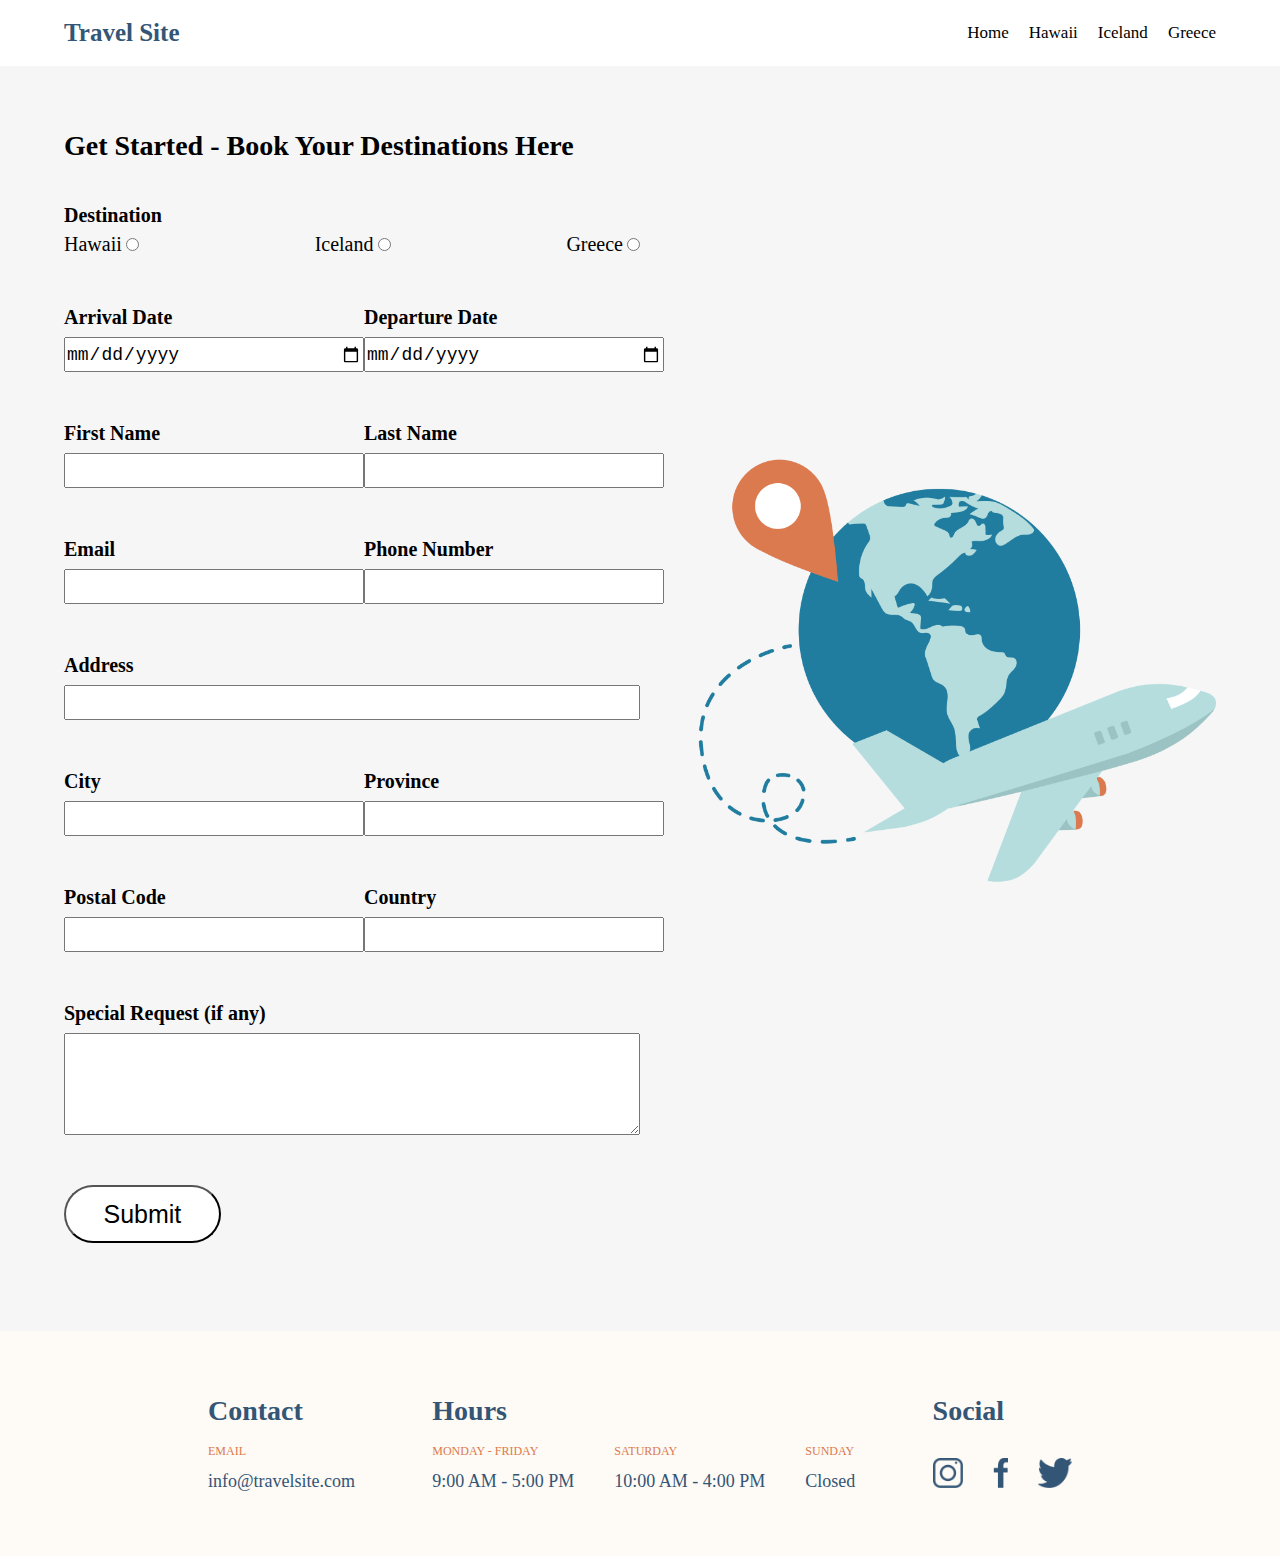
==== pages/get-started.html @ 41738f92 "Add optional 'diving deeper' sections" ====
<!DOCTYPE html>
<html lang="en">
<head>
    <meta charset="UTF-8">
    <meta name="viewport" content="width=device-width, initial-scale=1.0">
    <title>Travel Site - Get Started</title>
    <link rel="stylesheet" href="../css/global.css">
    <link rel="stylesheet" href="../css/get-started.css">
</head>
<body>
    <header class="header">
        <div class="header__container">
            <div class="header__title-wrapper">
                <h2 class="header__title"><a class="header__title-link" href="../index.html">Travel Site</a></h2>
            </div>
            <nav class="header__nav">
                <ul class="list list--header">
                    <li class="list__item list__item--header"><a class="list__link list__link--header" href="../index.html">Home</a></li>
                    <li class="list__item list__item--header"><a class="list__link list__link--header" href="../pages/hawaii.html">Hawaii</a></li>
                    <li class="list__item list__item--header"><a class="list__link list__link--header" href="../pages/iceland.html">Iceland</a></li>
                    <li class="list__item list__item--header"><a class="list__link list__link--header" href="../pages/greece.html">Greece</a></li>
                </ul>
            </nav>
        </div>
    </header>
    <form class="form">
        <div class="form__container">
            <div class="form__text-container">
                <h1 class="form__heading">Get Started - Book Your Destinations Here</h1>
                <p class="form__label">Destination</p>
                <div class="form__label-radio-group-wrapper">
                    <div class="form__label-radio-wrapper">
                        <label class="form__label form__label--option" for="hawaii">Hawaii</label>
                        <input class="form__radio" type="radio" name="destination" id="hawaii" value="hawaii" required>
                    </div>
                    <div class="form__label-radio-wrapper">
                        <label class="form__label form__label--option" for="iceland">Iceland</label>
                        <input class="form__radio" type="radio" name="destination" id="iceland" value="iceland">
                    </div>
                    <div class="form__label-radio-wrapper">
                        <label class="form__label form__label--option" for="greece">Greece</label>
                        <input class="form__radio" type="radio" name="destination" id="greece" value="greece">
                    </div>
                </div>
                <div class="form__label-input-pair-wrapper">
                    <div class="form__label-input-wrapper">
                        <label class="form__label" for="arrival">Arrival Date</label>
                        <input class="form__input" type="date" name="arrival" id="arrival" required>
                    </div>
                    <div class="form__label-input-wrapper">
                        <label class="form__label" for="departure">Departure Date</label>
                        <input class="form__input" type="date" name="departure" id="departure" required>
                    </div>
                </div>
                <div class="form__label-input-pair-wrapper">
                    <div class="form__label-input-wrapper">
                        <label class="form__label" for="first-name">First Name</label>
                        <input class="form__input" type="text" name="first-name" id="first-name" required>
                    </div>
                    <div class="form__label-input-wrapper">
                        <label class="form__label" for="last-name">Last Name</label>
                        <input class="form__input" type="text" name="last-name" id="last-name" required>
                    </div>
                </div>
                <div class="form__label-input-pair-wrapper">
                    <div class="form__label-input-wrapper">
                        <label class="form__label" for="email">Email</label>
                        <input class="form__input" type="email" name="email" id="email" required>
                    </div>
                    <div class="form__label-input-wrapper">
                        <label class="form__label" for="phone-number">Phone Number</label>
                        <input class="form__input" type="tel" maxlength="10" name="phone-number" id="phone-number" required>
                    </div>
                </div>
                <div class="form__label-input-wrapper">
                    <label class="form__label" for="address">Address</label>
                    <input class="form__input form__input--wide-field" type="text" name="address" id="address" required>
                </div>
                <div class="form__label-input-pair-wrapper">
                    <div class="form__label-input-wrapper">
                        <label class="form__label" for="city">City</label>
                        <input class="form__input" type="text" name="city" id="city" required>
                    </div>
                    <div class="form__label-input-wrapper">
                        <label class="form__label" for="province">Province</label>
                        <input class="form__input" type="text" name="province" id="province" required>
                    </div>
                </div>
                <div class="form__label-input-pair-wrapper">
                    <div class="form__label-input-wrapper">
                        <label class="form__label" for="postal-code">Postal Code</label>
                        <input class="form__input" type="text" name="postal-code" id="postal-code" required>
                    </div>
                    <div class="form__label-input-wrapper">
                        <label class="form__label" for="country">Country</label>
                        <input class="form__input" type="text" name="country" id="country" required>
                    </div>
                </div>
                <div class="form__label-input-wrapper">
                    <label class="form__label" for="special">Special Request (if any)</label>
                    <textarea class="form__input form__input--wide-field" name="special" id="special" rows="5"></textarea>
                </div>
                <button class="form__submit" type="submit">Submit</button>
            </div>
            <div class="form__img-container">
                <img class="form__img" src="../assets/images/hero.png">
            </div>
        </div>
    </form>
    <footer class="footer">
        <div class="footer__container">
            <article class="footer__info-wrapper">
                <h2 class="footer__info-title">Contact</h2>
                <div class="footer__info-text-wrapper">
                    <p class="footer__info-sub-title">EMAIL</p>
                    <p class="footer__info-text">info@travelsite.com</p>
                </div>
            </article>
            <article class="footer__info-wrapper">
                <h2 class="footer__info-title">Hours</h2>
                <div class="footer__info-hour-wrapper">
                    <div class="footer__info-text-wrapper">
                        <p class="footer__info-sub-title">MONDAY - FRIDAY</p>
                        <p class="footer__info-text">9:00 AM - 5:00 PM</p>
                    </div>
                    <div class="footer__info-text-wrapper">
                        <p class="footer__info-sub-title">SATURDAY</p>
                        <p class="footer__info-text">10:00 AM - 4:00 PM</p>
                    </div>
                    <div class="footer__info-text-wrapper">
                        <p class="footer__info-sub-title">SUNDAY</p>
                        <p class="footer__info-text">Closed</p>
                    </div>
                </div>
            </article>
            <article class="footer__info-wrapper">
                <h2 class="footer__info-title">Social</h2>
                <div class="footer__logo-wrapper">
                    <a class="footer__logo-link" href="https://www.instagram.com"><img class="footer__logo" src="../assets/images/icon-instagram.png" alt="Instagram"></a>
                    <a class="footer__logo-link" href="https://www.facebook.com"><img class="footer__logo" src="../assets/images/icon-facebook.png" alt="Facebook"></a>
                    <a class="footer__logo-link" href="https://twitter.com/"><img class="footer__logo" src="../assets/images/icon-twitter.png" alt="Twitter"></a>
                </div>
            </article>
        </div>
    </footer>
</body>
</html>
---- css/global.css ----
* {
    margin: 0px;
    padding: 0px;
    box-sizing: border-box;
}
html {
    font-size: 62.5%;
}
body {
    font-size: 1.6rem;
    font-family: 'Verdana';
    color: #335576;
}
.header {
    background-color: #FFFFFF;
    padding: 1.2em 0em;
    position: fixed;
    width: 100%;
    z-index: 1;
}
.header__container {
    width: 90%;
    margin: auto;
    display: flex;
    justify-content: space-between;
    align-items: center;
}
.header__title {
    font-size: 2.5rem;
}
.header__title-link {
    text-decoration: none;
    color: #335576;
}
.list {
    list-style-type: none;
}
.list--header {
    display: flex;
    gap: 2rem;
}
.list__link--header {
    text-decoration: none;
    color: black;
    font-size: 1.7rem;
    padding-bottom: 0.5em;
}
.list__link--header-active {
    border-bottom: 0.4rem solid #DB7A4E;
}
.footer {
    background-color: #FEFAF5;
    padding: 4em 0em;
}
.footer__container {
    width: 67.5%;
    margin: auto;
    display: flex;
    justify-content: space-between;
}
.footer__info-wrapper {
    display: flex;
    flex-direction: column;
    justify-content: space-between;
    gap: 0.5rem;
}
.footer__info-hour-wrapper {
    display: flex;
    justify-content: space-between;
    gap: 4rem;
}
.footer__info-title {
    font-size: 2.8rem;
}
.footer__info-sub-title {
    color: #DB7A4E;
    font-size: 1.2rem;
    padding: 1em 0em;
}
.footer__info-text {
    font-size: 1.8rem;
}
.footer__logo-wrapper {
    display: flex;
    gap: 3rem;
}
.footer__logo {
    height: 3rem;
}
.btn {
    font-size: 1.8rem;
    padding: 0.7em 2.5em;
    border-radius: 2rem;
    background-color: #DB7A4E;
    color: #FFFFFF;
    text-decoration: none;
}
.cards-container {
    width: 75%;
    margin: auto;
}
.card {
    width: 30%;
    border-radius: 0.5rem;
}

/* Diving Deeper Code */
.list__link--header:hover {
    text-decoration: underline;
}
---- css/get-started.css ----
/* div {
    border: 1px solid red;
} */
.form {
    background-color: #F6F6F6;
    padding: 5.5em 0;
}
.form__heading {
    font-size: 2.8rem;
    color: black;
    padding: 1.5em 0em;
}
.form__container {
    width: 90%;
    margin: auto;
    display: flex;
}
.form__text-container {
    width: 50%;
}
.form__label-radio-group-wrapper {
    display: flex;
    justify-content: space-between;
    padding-top: 0.4em;
}
.form__label-input-pair-wrapper {
    display: flex;
    justify-content: space-between;
}
.form__label-input-wrapper {
    display: flex;
    flex-direction: column;
    justify-content: space-between;
    gap: 0.8rem;
    padding-top: 5rem;
}
.form__label {
    color: BLACK;
    font-size: 2rem;
    font-weight: bold;
}
.form__label--option {
    font-size: 2rem;
    font-weight: normal;
}
.form__input {
    width: 30rem;
    min-height: 3.5rem;
    font-size: 1.8rem;
}
.form__input--wide-field {
    width: 100%;
}
.form__submit {
    font-size: 2.5rem;
    margin-top: 2em;
    padding: 0.5em 1.5em;
    border-radius: 2em;
    background-color: white;
}
.form__img-container {
    width: 50%;
    display: flex;
}
.form__img {
    margin: auto 0 auto auto;
    width: 90%;
}
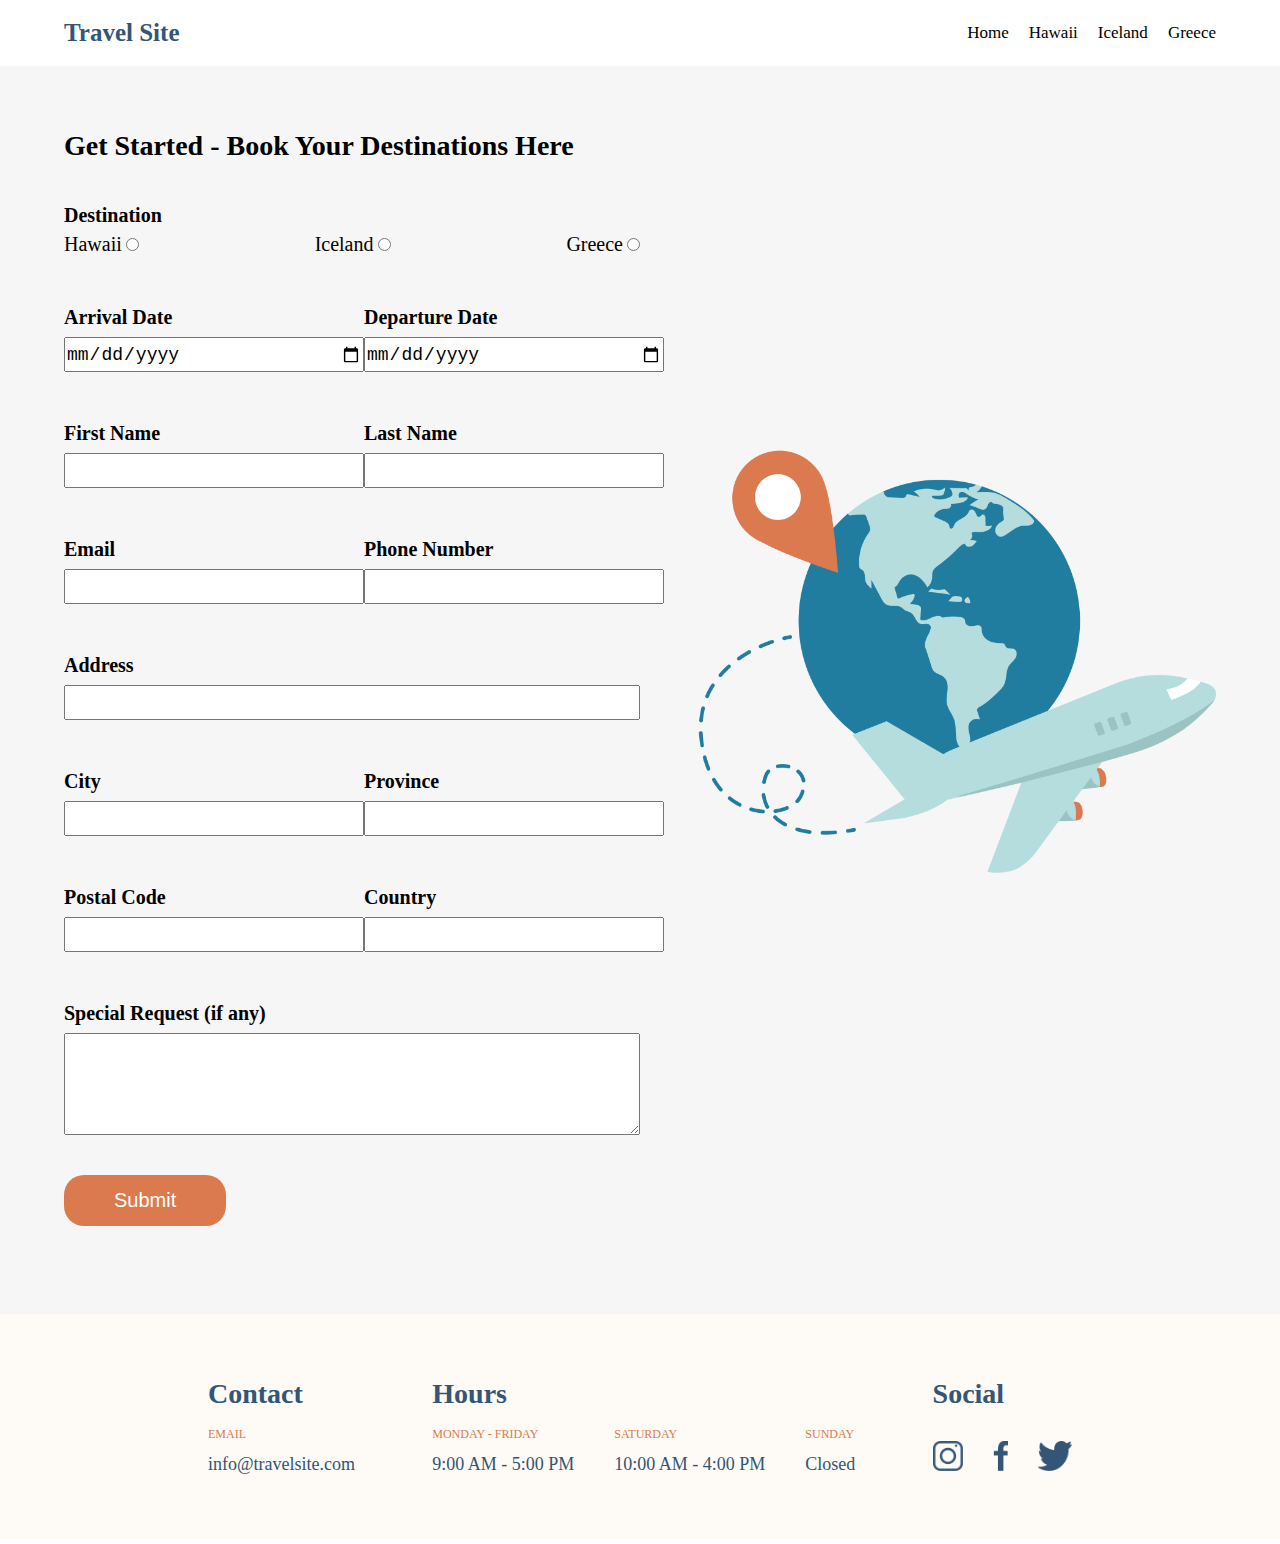
==== commit ce1f3c44: "Move folder to new directory" ====
--- a/pages/get-started.html
+++ b/pages/get-started.html
@@ -100,7 +100,7 @@
                     <label class="form__label" for="special">Special Request (if any)</label>
                     <textarea class="form__input form__input--wide-field" name="special" id="special" rows="5"></textarea>
                 </div>
-                <button class="form__submit" type="submit">Submit</button>
+                <button class="form__btn" type="submit">Submit</button>
             </div>
             <div class="form__img-container">
                 <img class="form__img" src="../assets/images/hero.png">
--- a/css/get-started.css
+++ b/css/get-started.css
@@ -1,6 +1,3 @@
-/* div {
-    border: 1px solid red;
-} */
 .form {
     background-color: #F6F6F6;
     padding: 5.5em 0;
@@ -23,6 +20,7 @@
     justify-content: space-between;
     padding-top: 0.4em;
 }
+
 .form__label-input-pair-wrapper {
     display: flex;
     justify-content: space-between;
@@ -51,12 +49,15 @@
 .form__input--wide-field {
     width: 100%;
 }
-.form__submit {
-    font-size: 2.5rem;
+.form__btn {
+    font-size: 2rem;
     margin-top: 2em;
-    padding: 0.5em 1.5em;
-    border-radius: 2em;
-    background-color: white;
+    padding: 0.7em 2.5em;
+    border-radius: 2rem;
+    border: none;
+    background-color: #DB7A4E;
+    color: #FFFFFF;
+    cursor: pointer;
 }
 .form__img-container {
     width: 50%;
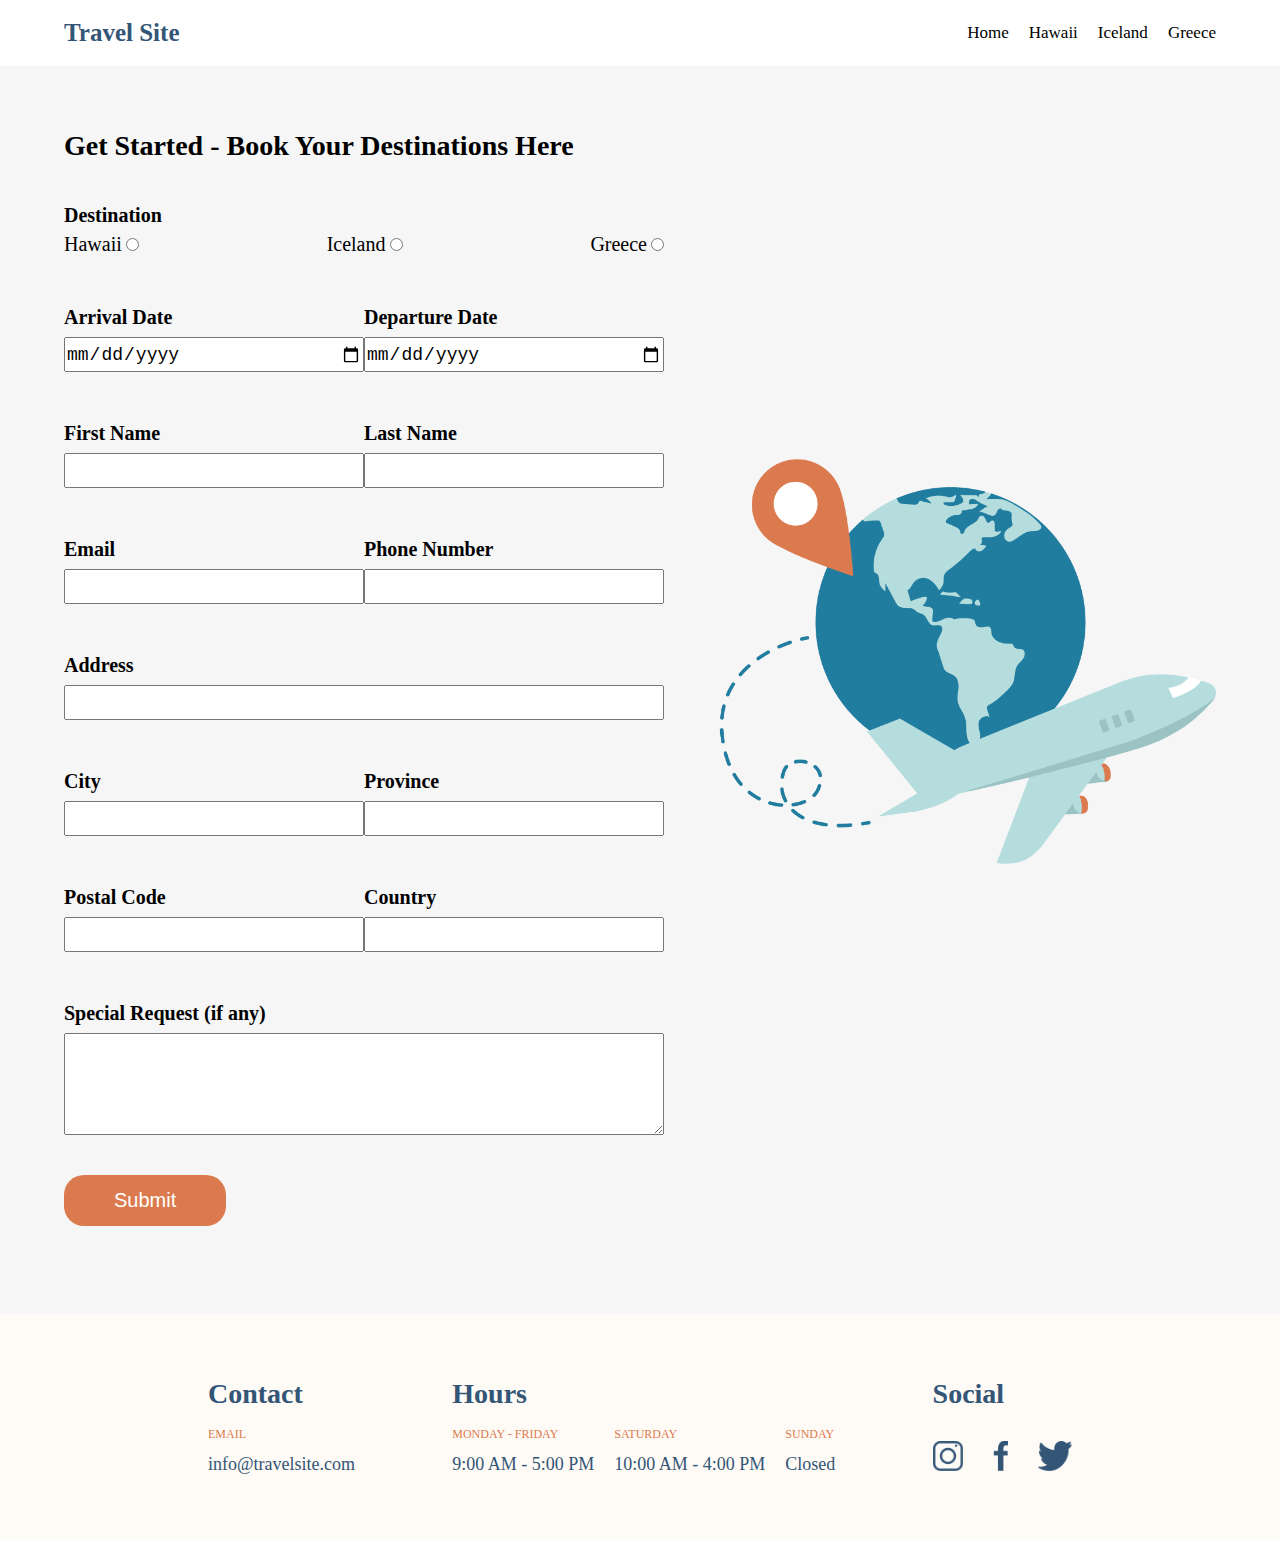
==== commit ac7980e6: "add responsive design properties" ====
--- a/pages/get-started.html
+++ b/pages/get-started.html
@@ -1,147 +1,272 @@
 <!DOCTYPE html>
 <html lang="en">
-<head>
-    <meta charset="UTF-8">
-    <meta name="viewport" content="width=device-width, initial-scale=1.0">
-    <title>Travel Site - Get Started</title>
-    <link rel="stylesheet" href="../css/global.css">
-    <link rel="stylesheet" href="../css/get-started.css">
-</head>
-<body>
-    <header class="header">
-        <div class="header__container">
-            <div class="header__title-wrapper">
-                <h2 class="header__title"><a class="header__title-link" href="../index.html">Travel Site</a></h2>
-            </div>
-            <nav class="header__nav">
-                <ul class="list list--header">
-                    <li class="list__item list__item--header"><a class="list__link list__link--header" href="../index.html">Home</a></li>
-                    <li class="list__item list__item--header"><a class="list__link list__link--header" href="../pages/hawaii.html">Hawaii</a></li>
-                    <li class="list__item list__item--header"><a class="list__link list__link--header" href="../pages/iceland.html">Iceland</a></li>
-                    <li class="list__item list__item--header"><a class="list__link list__link--header" href="../pages/greece.html">Greece</a></li>
-                </ul>
-            </nav>
-        </div>
-    </header>
-    <form class="form">
-        <div class="form__container">
-            <div class="form__text-container">
-                <h1 class="form__heading">Get Started - Book Your Destinations Here</h1>
-                <p class="form__label">Destination</p>
-                <div class="form__label-radio-group-wrapper">
-                    <div class="form__label-radio-wrapper">
-                        <label class="form__label form__label--option" for="hawaii">Hawaii</label>
-                        <input class="form__radio" type="radio" name="destination" id="hawaii" value="hawaii" required>
-                    </div>
-                    <div class="form__label-radio-wrapper">
-                        <label class="form__label form__label--option" for="iceland">Iceland</label>
-                        <input class="form__radio" type="radio" name="destination" id="iceland" value="iceland">
-                    </div>
-                    <div class="form__label-radio-wrapper">
-                        <label class="form__label form__label--option" for="greece">Greece</label>
-                        <input class="form__radio" type="radio" name="destination" id="greece" value="greece">
-                    </div>
-                </div>
-                <div class="form__label-input-pair-wrapper">
-                    <div class="form__label-input-wrapper">
-                        <label class="form__label" for="arrival">Arrival Date</label>
-                        <input class="form__input" type="date" name="arrival" id="arrival" required>
-                    </div>
-                    <div class="form__label-input-wrapper">
-                        <label class="form__label" for="departure">Departure Date</label>
-                        <input class="form__input" type="date" name="departure" id="departure" required>
-                    </div>
-                </div>
-                <div class="form__label-input-pair-wrapper">
-                    <div class="form__label-input-wrapper">
-                        <label class="form__label" for="first-name">First Name</label>
-                        <input class="form__input" type="text" name="first-name" id="first-name" required>
-                    </div>
-                    <div class="form__label-input-wrapper">
-                        <label class="form__label" for="last-name">Last Name</label>
-                        <input class="form__input" type="text" name="last-name" id="last-name" required>
-                    </div>
-                </div>
-                <div class="form__label-input-pair-wrapper">
-                    <div class="form__label-input-wrapper">
-                        <label class="form__label" for="email">Email</label>
-                        <input class="form__input" type="email" name="email" id="email" required>
-                    </div>
-                    <div class="form__label-input-wrapper">
-                        <label class="form__label" for="phone-number">Phone Number</label>
-                        <input class="form__input" type="tel" maxlength="10" name="phone-number" id="phone-number" required>
-                    </div>
-                </div>
-                <div class="form__label-input-wrapper">
-                    <label class="form__label" for="address">Address</label>
-                    <input class="form__input form__input--wide-field" type="text" name="address" id="address" required>
-                </div>
-                <div class="form__label-input-pair-wrapper">
-                    <div class="form__label-input-wrapper">
-                        <label class="form__label" for="city">City</label>
-                        <input class="form__input" type="text" name="city" id="city" required>
-                    </div>
-                    <div class="form__label-input-wrapper">
-                        <label class="form__label" for="province">Province</label>
-                        <input class="form__input" type="text" name="province" id="province" required>
-                    </div>
-                </div>
-                <div class="form__label-input-pair-wrapper">
-                    <div class="form__label-input-wrapper">
-                        <label class="form__label" for="postal-code">Postal Code</label>
-                        <input class="form__input" type="text" name="postal-code" id="postal-code" required>
-                    </div>
-                    <div class="form__label-input-wrapper">
-                        <label class="form__label" for="country">Country</label>
-                        <input class="form__input" type="text" name="country" id="country" required>
-                    </div>
-                </div>
-                <div class="form__label-input-wrapper">
-                    <label class="form__label" for="special">Special Request (if any)</label>
-                    <textarea class="form__input form__input--wide-field" name="special" id="special" rows="5"></textarea>
-                </div>
-                <button class="form__btn" type="submit">Submit</button>
-            </div>
-            <div class="form__img-container">
-                <img class="form__img" src="../assets/images/hero.png">
-            </div>
-        </div>
-    </form>
-    <footer class="footer">
-        <div class="footer__container">
-            <article class="footer__info-wrapper">
-                <h2 class="footer__info-title">Contact</h2>
-                <div class="footer__info-text-wrapper">
-                    <p class="footer__info-sub-title">EMAIL</p>
-                    <p class="footer__info-text">info@travelsite.com</p>
-                </div>
-            </article>
-            <article class="footer__info-wrapper">
-                <h2 class="footer__info-title">Hours</h2>
-                <div class="footer__info-hour-wrapper">
-                    <div class="footer__info-text-wrapper">
-                        <p class="footer__info-sub-title">MONDAY - FRIDAY</p>
-                        <p class="footer__info-text">9:00 AM - 5:00 PM</p>
-                    </div>
-                    <div class="footer__info-text-wrapper">
-                        <p class="footer__info-sub-title">SATURDAY</p>
-                        <p class="footer__info-text">10:00 AM - 4:00 PM</p>
-                    </div>
-                    <div class="footer__info-text-wrapper">
-                        <p class="footer__info-sub-title">SUNDAY</p>
-                        <p class="footer__info-text">Closed</p>
-                    </div>
-                </div>
-            </article>
-            <article class="footer__info-wrapper">
-                <h2 class="footer__info-title">Social</h2>
-                <div class="footer__logo-wrapper">
-                    <a class="footer__logo-link" href="https://www.instagram.com"><img class="footer__logo" src="../assets/images/icon-instagram.png" alt="Instagram"></a>
-                    <a class="footer__logo-link" href="https://www.facebook.com"><img class="footer__logo" src="../assets/images/icon-facebook.png" alt="Facebook"></a>
-                    <a class="footer__logo-link" href="https://twitter.com/"><img class="footer__logo" src="../assets/images/icon-twitter.png" alt="Twitter"></a>
-                </div>
-            </article>
-        </div>
-    </footer>
-</body>
-</html>+	<head>
+		<meta charset="UTF-8" />
+		<meta name="viewport" content="width=device-width, initial-scale=1.0" />
+		<title>Travel Site - Get Started</title>
+		<link rel="stylesheet" href="../css/global.css" />
+		<link rel="stylesheet" href="../css/get-started.css" />
+	</head>
+	<body>
+		<header class="nav-bar">
+			<div class="nav-bar__container">
+				<div class="nav-bar__title-wrapper">
+					<h2 class="nav-bar__title">
+						<a class="nav-bar__title-link" href="../index.html">Travel Site</a>
+					</h2>
+				</div>
+				<nav class="nav-bar__menu">
+					<ul class="list list--nav-bar">
+						<li class="list__item list__item--nav-bar">
+							<a class="list__link list__link--nav-bar" href="../index.html"
+								>Home</a
+							>
+						</li>
+						<li class="list__item list__item--nav-bar">
+							<a
+								class="list__link list__link--nav-bar"
+								href="../pages/hawaii.html"
+								>Hawaii</a
+							>
+						</li>
+						<li class="list__item list__item--nav-bar">
+							<a
+								class="list__link list__link--nav-bar"
+								href="../pages/iceland.html"
+								>Iceland</a
+							>
+						</li>
+						<li class="list__item list__item--nav-bar">
+							<a
+								class="list__link list__link--nav-bar"
+								href="../pages/greece.html"
+								>Greece</a
+							>
+						</li>
+					</ul>
+				</nav>
+			</div>
+		</header>
+		<form class="form">
+			<div class="form__container">
+				<div class="form__text-container">
+					<h1 class="form__heading">
+						Get Started - Book Your Destinations Here
+					</h1>
+					<p class="form__label">Destination</p>
+					<div class="form__label-radio-group-wrapper">
+						<div class="form__label-radio-wrapper">
+							<label class="form__label form__label--option" for="hawaii"
+								>Hawaii</label
+							>
+							<input
+								class="form__radio"
+								type="radio"
+								name="destination"
+								id="hawaii"
+								value="hawaii"
+								required />
+						</div>
+						<div class="form__label-radio-wrapper">
+							<label class="form__label form__label--option" for="iceland"
+								>Iceland</label
+							>
+							<input
+								class="form__radio"
+								type="radio"
+								name="destination"
+								id="iceland"
+								value="iceland" />
+						</div>
+						<div class="form__label-radio-wrapper">
+							<label class="form__label form__label--option" for="greece"
+								>Greece</label
+							>
+							<input
+								class="form__radio"
+								type="radio"
+								name="destination"
+								id="greece"
+								value="greece" />
+						</div>
+					</div>
+					<div class="form__label-input-pair-wrapper">
+						<div class="form__label-input-wrapper">
+							<label class="form__label" for="arrival">Arrival Date</label>
+							<input
+								class="form__input"
+								type="date"
+								name="arrival"
+								id="arrival"
+								required />
+						</div>
+						<div class="form__label-input-wrapper">
+							<label class="form__label" for="departure">Departure Date</label>
+							<input
+								class="form__input"
+								type="date"
+								name="departure"
+								id="departure"
+								required />
+						</div>
+					</div>
+					<div class="form__label-input-pair-wrapper">
+						<div class="form__label-input-wrapper">
+							<label class="form__label" for="first-name">First Name</label>
+							<input
+								class="form__input"
+								type="text"
+								name="first-name"
+								id="first-name"
+								required />
+						</div>
+						<div class="form__label-input-wrapper">
+							<label class="form__label" for="last-name">Last Name</label>
+							<input
+								class="form__input"
+								type="text"
+								name="last-name"
+								id="last-name"
+								required />
+						</div>
+					</div>
+					<div class="form__label-input-pair-wrapper">
+						<div class="form__label-input-wrapper">
+							<label class="form__label" for="email">Email</label>
+							<input
+								class="form__input"
+								type="email"
+								name="email"
+								id="email"
+								required />
+						</div>
+						<div class="form__label-input-wrapper">
+							<label class="form__label" for="phone-number">Phone Number</label>
+							<input
+								class="form__input"
+								type="tel"
+								maxlength="10"
+								name="phone-number"
+								id="phone-number"
+								required />
+						</div>
+					</div>
+					<div class="form__label-input-wrapper">
+						<label class="form__label" for="address">Address</label>
+						<input
+							class="form__input form__input--wide-field"
+							type="text"
+							name="address"
+							id="address"
+							required />
+					</div>
+					<div class="form__label-input-pair-wrapper">
+						<div class="form__label-input-wrapper">
+							<label class="form__label" for="city">City</label>
+							<input
+								class="form__input"
+								type="text"
+								name="city"
+								id="city"
+								required />
+						</div>
+						<div class="form__label-input-wrapper">
+							<label class="form__label" for="province">Province</label>
+							<input
+								class="form__input"
+								type="text"
+								name="province"
+								id="province"
+								required />
+						</div>
+					</div>
+					<div class="form__label-input-pair-wrapper">
+						<div class="form__label-input-wrapper">
+							<label class="form__label" for="postal-code">Postal Code</label>
+							<input
+								class="form__input"
+								type="text"
+								name="postal-code"
+								id="postal-code"
+								required />
+						</div>
+						<div class="form__label-input-wrapper">
+							<label class="form__label" for="country">Country</label>
+							<input
+								class="form__input"
+								type="text"
+								name="country"
+								id="country"
+								required />
+						</div>
+					</div>
+					<div class="form__label-input-wrapper">
+						<label class="form__label" for="special"
+							>Special Request (if any)</label
+						>
+						<textarea
+							class="form__input form__input--wide-field"
+							name="special"
+							id="special"
+							rows="5"></textarea>
+					</div>
+					<button class="form__btn" type="submit">Submit</button>
+				</div>
+				<div class="form__img-container">
+					<img class="form__img" src="../assets/images/hero.png" />
+				</div>
+			</div>
+		</form>
+		<footer class="footer">
+			<div class="footer__container">
+				<article class="footer__info-wrapper">
+					<h2 class="footer__info-title">Contact</h2>
+					<div class="footer__info-text-wrapper">
+						<p class="footer__info-sub-title">EMAIL</p>
+						<p class="footer__info-text">info@travelsite.com</p>
+					</div>
+				</article>
+				<article class="footer__info-wrapper">
+					<h2 class="footer__info-title">Hours</h2>
+					<div class="footer__info-hour-wrapper">
+						<div class="footer__info-text-wrapper">
+							<p class="footer__info-sub-title">MONDAY - FRIDAY</p>
+							<p class="footer__info-text">9:00 AM - 5:00 PM</p>
+						</div>
+						<div class="footer__info-text-wrapper">
+							<p class="footer__info-sub-title">SATURDAY</p>
+							<p class="footer__info-text">10:00 AM - 4:00 PM</p>
+						</div>
+						<div class="footer__info-text-wrapper">
+							<p class="footer__info-sub-title">SUNDAY</p>
+							<p class="footer__info-text">Closed</p>
+						</div>
+					</div>
+				</article>
+				<article class="footer__info-wrapper">
+					<h2 class="footer__info-title">Social</h2>
+					<div class="footer__logo-wrapper">
+						<a class="footer__logo-link" href="https://www.instagram.com"
+							><img
+								class="footer__logo"
+								src="../assets/images/icon-instagram.png"
+								alt="Instagram"
+						/></a>
+						<a class="footer__logo-link" href="https://www.facebook.com"
+							><img
+								class="footer__logo"
+								src="../assets/images/icon-facebook.png"
+								alt="Facebook"
+						/></a>
+						<a class="footer__logo-link" href="https://twitter.com/"
+							><img
+								class="footer__logo"
+								src="../assets/images/icon-twitter.png"
+								alt="Twitter"
+						/></a>
+					</div>
+				</article>
+			</div>
+		</footer>
+	</body>
+</html>
--- a/css/global.css
+++ b/css/global.css
@@ -1,110 +1,144 @@
 * {
-    margin: 0px;
-    padding: 0px;
-    box-sizing: border-box;
+	margin: 0px;
+	padding: 0px;
+	box-sizing: border-box;
 }
 html {
-    font-size: 62.5%;
+	font-size: 62.5%;
 }
 body {
-    font-size: 1.6rem;
-    font-family: 'Verdana';
-    color: #335576;
+	font-size: 1.6rem;
+	font-family: "Verdana";
+	color: #335576;
 }
-.header {
-    background-color: #FFFFFF;
-    padding: 1.2em 0em;
-    position: fixed;
-    width: 100%;
-    z-index: 1;
+.nav-bar {
+	background-color: #ffffff;
+	padding: 1.2em 0em;
+	position: fixed;
+	width: 100%;
+	z-index: 1;
 }
-.header__container {
-    width: 90%;
-    margin: auto;
-    display: flex;
-    justify-content: space-between;
-    align-items: center;
+.nav-bar__container {
+	width: 90%;
+	margin: auto;
+	display: flex;
+	justify-content: space-between;
+	align-items: center;
 }
-.header__title {
-    font-size: 2.5rem;
+.nav-bar__title {
+	font-size: 2.5rem;
 }
-.header__title-link {
-    text-decoration: none;
-    color: #335576;
+.nav-bar__title-link {
+	text-decoration: none;
+	color: #335576;
 }
 .list {
-    list-style-type: none;
+	list-style-type: none;
 }
-.list--header {
-    display: flex;
-    gap: 2rem;
+.list--nav-bar {
+	display: flex;
+	gap: 2rem;
 }
-.list__link--header {
-    text-decoration: none;
-    color: black;
-    font-size: 1.7rem;
-    padding-bottom: 0.5em;
+.list__link--nav-bar {
+	text-decoration: none;
+	color: black;
+	font-size: 1.7rem;
+	padding-bottom: 0.5em;
 }
-.list__link--header-active {
-    border-bottom: 0.4rem solid #DB7A4E;
+.list__link--nav-bar-active {
+	border-bottom: 0.4rem solid #db7a4e;
 }
 .footer {
-    background-color: #FEFAF5;
-    padding: 4em 0em;
+	background-color: #fefaf5;
+	padding: 4em 0em;
 }
 .footer__container {
-    width: 67.5%;
-    margin: auto;
-    display: flex;
-    justify-content: space-between;
+	width: 67.5%;
+	margin: auto;
+	display: flex;
+	justify-content: space-between;
 }
 .footer__info-wrapper {
-    display: flex;
-    flex-direction: column;
-    justify-content: space-between;
-    gap: 0.5rem;
+	display: flex;
+	flex-direction: column;
+	justify-content: space-between;
+	gap: 0.5rem;
 }
 .footer__info-hour-wrapper {
-    display: flex;
-    justify-content: space-between;
-    gap: 4rem;
+	display: flex;
+	justify-content: space-between;
+	gap: 2rem;
 }
 .footer__info-title {
-    font-size: 2.8rem;
+	font-size: 2.8rem;
 }
 .footer__info-sub-title {
-    color: #DB7A4E;
-    font-size: 1.2rem;
-    padding: 1em 0em;
+	color: #db7a4e;
+	font-size: 1.2rem;
+	padding: 1em 0em;
 }
 .footer__info-text {
-    font-size: 1.8rem;
+	font-size: 1.8rem;
 }
 .footer__logo-wrapper {
-    display: flex;
-    gap: 3rem;
+	display: flex;
+	gap: 3rem;
 }
 .footer__logo {
-    height: 3rem;
+	height: 3rem;
 }
 .btn {
-    font-size: 1.8rem;
-    padding: 0.7em 2.5em;
-    border-radius: 2rem;
-    background-color: #DB7A4E;
-    color: #FFFFFF;
-    text-decoration: none;
+	font-size: 1.8rem;
+	padding: 0.7em 2.5em;
+	border-radius: 2rem;
+	background-color: #db7a4e;
+	color: #ffffff;
+	text-decoration: none;
 }
 .cards-container {
-    width: 75%;
-    margin: auto;
+	width: 75%;
+	margin: auto;
 }
 .card {
-    width: 30%;
-    border-radius: 0.5rem;
+	width: 30%;
+	border-radius: 0.5rem;
 }
 
 /* Diving Deeper Code */
-.list__link--header:hover {
-    text-decoration: underline;
+.list__link--nav-bar:hover {
+	text-decoration: underline;
 }
+@media (min-width: 768px) and (max-width: 1279px) {
+	.footer {
+		padding-top: 1.5em;
+	}
+	.footer__container {
+		display: block;
+	}
+	.footer__info-wrapper {
+		padding-top: 2em;
+	}
+}
+@media (min-width: 320px) and (max-width: 767px) {
+	.nav-bar__container {
+		flex-direction: column;
+		gap: 2rem;
+	}
+	.footer__container {
+		flex-wrap: wrap;
+		gap: 2.5rem;
+	}
+	.footer__info-hour-wrapper {
+		flex-direction: column;
+		gap: 1rem;
+	}
+	.footer__info-wrapper {
+		justify-content: flex-start;
+	}
+	.cards-container {
+		gap: 2rem;
+	}
+	.card {
+		width: 100%;
+	}
+}
--- a/css/get-started.css
+++ b/css/get-started.css
@@ -1,69 +1,107 @@
+/* Diving Deeper Code */
 .form {
-    background-color: #F6F6F6;
-    padding: 5.5em 0;
+	background-color: #f6f6f6;
+	padding: 5.5em 0;
 }
 .form__heading {
-    font-size: 2.8rem;
-    color: black;
-    padding: 1.5em 0em;
+	font-size: 2.8rem;
+	color: black;
+	padding: 1.5em 0em;
 }
 .form__container {
-    width: 90%;
-    margin: auto;
-    display: flex;
-}
-.form__text-container {
-    width: 50%;
+	width: 90%;
+	margin: auto;
+	display: flex;
+	justify-content: space-between;
 }
 .form__label-radio-group-wrapper {
-    display: flex;
-    justify-content: space-between;
-    padding-top: 0.4em;
+	display: flex;
+	justify-content: space-between;
+	padding-top: 0.4em;
 }
 
 .form__label-input-pair-wrapper {
-    display: flex;
-    justify-content: space-between;
+	display: flex;
+	justify-content: space-between;
 }
 .form__label-input-wrapper {
-    display: flex;
-    flex-direction: column;
-    justify-content: space-between;
-    gap: 0.8rem;
-    padding-top: 5rem;
+	display: flex;
+	flex-direction: column;
+	justify-content: space-between;
+	gap: 0.8rem;
+	padding-top: 5rem;
 }
 .form__label {
-    color: BLACK;
-    font-size: 2rem;
-    font-weight: bold;
+	color: BLACK;
+	font-size: 2rem;
+	font-weight: bold;
 }
 .form__label--option {
-    font-size: 2rem;
-    font-weight: normal;
+	font-size: 2rem;
+	font-weight: normal;
 }
 .form__input {
-    width: 30rem;
-    min-height: 3.5rem;
-    font-size: 1.8rem;
+	width: 30rem;
+	min-height: 3.5rem;
+	font-size: 1.8rem;
 }
 .form__input--wide-field {
-    width: 100%;
+	width: 100%;
 }
 .form__btn {
-    font-size: 2rem;
-    margin-top: 2em;
-    padding: 0.7em 2.5em;
-    border-radius: 2rem;
-    border: none;
-    background-color: #DB7A4E;
-    color: #FFFFFF;
-    cursor: pointer;
+	font-size: 2rem;
+	margin-top: 2em;
+	padding: 0.7em 2.5em;
+	border-radius: 2rem;
+	border: none;
+	background-color: #db7a4e;
+	color: #ffffff;
+	cursor: pointer;
 }
 .form__img-container {
-    width: 50%;
-    display: flex;
+	width: 50%;
+	display: flex;
 }
 .form__img {
-    margin: auto 0 auto auto;
-    width: 90%;
-}+	margin: auto 0 auto auto;
+	width: 90%;
+}
+@media (min-width: 768px) and (max-width: 1279px) {
+	.form__container {
+		flex-direction: column;
+	}
+	.form__text-container {
+		width: 95%;
+		max-width: 650px;
+	}
+	.form__img-container {
+		width: 100%;
+		margin-top: 5em;
+	}
+	.form__img {
+		max-width: 650px;
+		margin: auto;
+	}
+}
+@media (min-width: 320px) and (max-width: 767px) {
+	.form__text-container {
+		max-width: 600px;
+	}
+	.form__img-container {
+		display: none;
+	}
+	.form__label-radio-group-wrapper {
+		flex-wrap: wrap;
+		gap: 0.5rem;
+	}
+	.form__label-input-pair-wrapper {
+		flex-wrap: wrap;
+		gap: 1.1rem;
+	}
+	.form__input {
+		width: 28rem;
+	}
+	.form__heading {
+		font-size: 2.5rem;
+	}
+}
